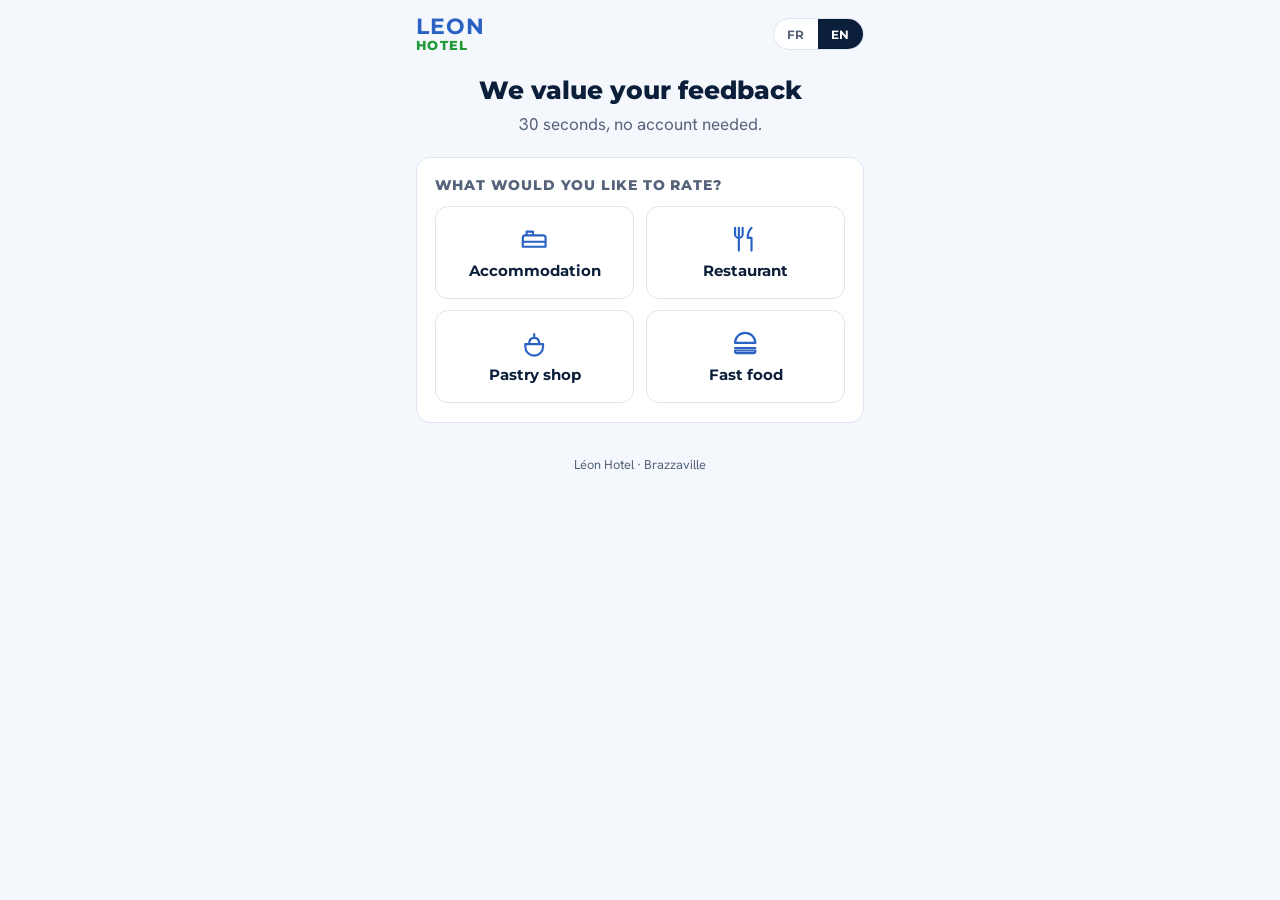
==== index.html @ ed5bf9b1 "Add files via upload" ====
<!doctype html>
<html lang="fr">
<head>
<meta charset="utf-8">
<meta name="viewport" content="width=device-width,initial-scale=1">
<meta name="robots" content="noindex">
<title>Votre avis — Léon Hotel</title>
<link rel="icon" href="data:image/svg+xml,%3Csvg xmlns='http://www.w3.org/2000/svg' viewBox='0 0 32 32'%3E%3Crect width='32' height='32' fill='%230c1f3a'/%3E%3Ctext x='16' y='23' font-family='Georgia,serif' font-size='20' text-anchor='middle' fill='%23fff'%3EL%3C/text%3E%3C/svg%3E">
<link rel="stylesheet" href="style.css">
</head>
<body>
<div class="app">
  <div class="top">
    <div class="wm" aria-label="Léon Hotel"><b>LEON</b><i>HOTEL</i></div>
    <div class="lang" role="group" aria-label="Langue"><button type="button" data-l="fr">FR</button><button type="button" data-l="en">EN</button></div>
  </div>
  <div class="hero">
    <span class="where" id="where" hidden></span>
    <h1 id="title"></h1>
    <p class="sub" id="sub"></p>
  </div>

  <section class="card" id="pick" hidden>
    <h2 id="pickT"></h2>
    <div class="svc" id="svcs"></div>
  </section>

  <form id="form" hidden novalidate>
    <section class="card">
      <h2 id="rateT"></h2>
      <div class="stars" id="stars" role="group"></div>
      <div class="rlabel" id="rlabel" aria-live="polite"></div>
      <details class="more"><summary id="moreS"></summary><div id="crits"></div></details>
    </section>
    <section class="card">
      <h2 id="comT"></h2>
      <textarea id="com" maxlength="1000" aria-labelledby="comT"></textarea>
    </section>
    <section class="card">
      <h2 id="conT"></h2>
      <div class="grid2">
        <input type="text" id="first" autocomplete="given-name" maxlength="60">
        <input type="text" id="last" autocomplete="family-name" maxlength="60">
        <input class="full" type="tel" id="phone" autocomplete="tel" maxlength="30">
        <input class="full" type="email" id="email" autocomplete="email" maxlength="120">
      </div>
      <label class="chk"><input type="checkbox" id="consent"><span id="consentT"></span></label>
      <div class="hint" id="conH"></div>
    </section>
    <input type="text" id="website" tabindex="-1" autocomplete="off" aria-hidden="true" style="position:absolute;left:-9999px;width:1px;height:1px;opacity:0">
    <button class="send" id="send" type="submit" disabled></button>
    <div class="hint" id="hint"></div>
  </form>

  <section class="card thanks" id="done" hidden>
    <div class="ok"><svg viewBox="0 0 24 24"><path d="M5 12.5l4.5 4.5L19 7.5"/></svg></div>
    <h1 id="thx"></h1>
    <div class="got" id="got"></div>
    <p class="sub" id="thx2"></p>
    <button class="link" id="again" type="button"></button>
  </section>

  <div class="foot" id="foot"></div>
</div>
<script src="config.js"></script>
<script src="store.js"></script>
<script src="app.js"></script>
</body>
</html>
---- style.css ----
@font-face{font-family:Montserrat;font-weight:700;font-display:swap;src:url(fonts/montserrat-latin-700-normal.woff2) format("woff2")}
@font-face{font-family:Montserrat;font-weight:800;font-display:swap;src:url(fonts/montserrat-latin-800-normal.woff2) format("woff2")}
@font-face{font-family:"Hanken Grotesk";font-weight:400;font-display:swap;src:url(fonts/hanken-grotesk-latin-400-normal.woff2) format("woff2")}
@font-face{font-family:"Hanken Grotesk";font-weight:500;font-display:swap;src:url(fonts/hanken-grotesk-latin-500-normal.woff2) format("woff2")}
@font-face{font-family:"Hanken Grotesk";font-weight:600;font-display:swap;src:url(fonts/hanken-grotesk-latin-600-normal.woff2) format("woff2")}
:root{--ink:#0c1f3a;--paper:#f4f7fb;--grey:#55637a;--soft:#dde5f0;--lb:#2a62c4;--lg:#1f9a35;--star:#f5b301;--err:#b3261e;
--display:Montserrat,system-ui,sans-serif;--text:"Hanken Grotesk",system-ui,-apple-system,"Segoe UI",sans-serif}
*{box-sizing:border-box;-webkit-tap-highlight-color:transparent}
html{-webkit-text-size-adjust:100%}
body{margin:0;background:var(--paper);color:var(--ink);font:400 1.0625rem/1.55 var(--text);min-height:100vh}
.app{max-width:30rem;margin:0 auto;padding:1rem 1rem 3rem}
.top{display:flex;align-items:center;justify-content:space-between;margin-bottom:1.4rem}
.wm{display:flex;flex-direction:column;font-family:var(--display);font-weight:800;line-height:1}
.wm b{color:var(--lb);font-size:1.35rem;letter-spacing:.04em}
.wm i{font-style:normal;color:var(--lg);font-size:.8rem;letter-spacing:.1em;margin-top:.12rem}
.lang{display:flex;border:1px solid var(--soft);border-radius:2rem;overflow:hidden;background:#fff}
.lang button{font:700 .78rem var(--display);letter-spacing:.06em;border:0;background:none;color:var(--grey);padding:.45rem .8rem;cursor:pointer}
.lang button[aria-pressed=true]{background:var(--ink);color:#fff}
.hero{text-align:center;margin-bottom:1.2rem}
.where{display:inline-block;font:700 .78rem var(--display);letter-spacing:.08em;text-transform:uppercase;color:var(--lb);background:#e6eefb;border-radius:2rem;padding:.35rem .8rem;margin-bottom:.8rem}
h1{font:800 1.55rem/1.25 var(--display);margin:0 0 .35rem}
.sub{color:var(--grey);margin:0}
.card{background:#fff;border:1px solid var(--soft);border-radius:.9rem;padding:1.2rem 1.1rem;margin-top:1rem}
.card h2{font:800 .85rem var(--display);letter-spacing:.06em;text-transform:uppercase;margin:0 0 .8rem;color:var(--grey)}
.svc{display:grid;grid-template-columns:1fr 1fr;gap:.7rem}
.svc button{display:flex;flex-direction:column;align-items:center;gap:.4rem;font:700 .95rem var(--display);padding:1.1rem .5rem;background:#fff;border:1.5px solid var(--soft);border-radius:.8rem;color:var(--ink);cursor:pointer;min-height:5.5rem}
.svc button:active{border-color:var(--lb);background:#e6eefb}
.svc svg{width:1.9rem;height:1.9rem;stroke:var(--lb);fill:none;stroke-width:1.7;stroke-linecap:round;stroke-linejoin:round}
.stars{display:flex;justify-content:center;gap:.25rem}
.stars button{background:none;border:0;padding:.2rem;cursor:pointer;line-height:0}
.stars svg{width:2.9rem;height:2.9rem;fill:#e3e8f0;stroke:none;transition:transform .12s,fill .12s}
.stars button.on svg{fill:var(--star)}
.stars button:active svg{transform:scale(1.15)}
.rlabel{text-align:center;font:700 1rem var(--display);min-height:1.6rem;margin-top:.5rem;color:var(--ink)}
.more{margin-top:.8rem;border-top:1px solid var(--soft);padding-top:.7rem}
.more summary{cursor:pointer;color:var(--lb);font-weight:600;list-style:none}
.more summary::-webkit-details-marker{display:none}
.crit{display:flex;align-items:center;justify-content:space-between;gap:.6rem;margin-top:.6rem}
.crit span{font-size:.95rem}
.mini{display:flex;gap:.1rem}
.mini button{background:none;border:0;padding:.15rem;cursor:pointer;line-height:0}
.mini svg{width:1.55rem;height:1.55rem;fill:#e3e8f0}
.mini button.on svg{fill:var(--star)}
textarea,input[type=text],input[type=tel],input[type=email]{width:100%;font:inherit;color:var(--ink);padding:.8rem .85rem;border:1.5px solid var(--soft);border-radius:.6rem;background:#fff}
textarea{min-height:6.2rem;resize:vertical}
textarea:focus,input:focus{outline:0;border-color:var(--lb)}
.opt{font-weight:500;color:var(--grey);font-size:.82rem;text-transform:none;letter-spacing:0}
.grid2{display:grid;grid-template-columns:1fr 1fr;gap:.6rem}
.grid2 .full{grid-column:1/-1}
.chk{display:flex;gap:.6rem;align-items:flex-start;margin-top:.9rem;font-size:.92rem;color:var(--grey)}
.chk input{width:1.25rem;height:1.25rem;margin-top:.15rem;flex:none;accent-color:var(--lb)}
.send{width:100%;margin-top:1.1rem;font:800 .95rem var(--display);letter-spacing:.06em;text-transform:uppercase;color:#fff;background:var(--ink);border:0;border-radius:.7rem;padding:1.05rem;cursor:pointer}
.send:disabled{opacity:.45;cursor:not-allowed}
.hint{color:var(--grey);font-size:.82rem;text-align:center;margin-top:.7rem}
.err{color:var(--err);font-size:.9rem;min-height:1.2rem;margin-top:.5rem;text-align:center}
.thanks{text-align:center;padding:2rem 1rem}
.thanks .ok{width:4.2rem;height:4.2rem;border-radius:50%;background:#e4f5e8;display:grid;place-items:center;margin:0 auto 1rem}
.thanks .ok svg{width:2.2rem;height:2.2rem;stroke:var(--lg);fill:none;stroke-width:3;stroke-linecap:round;stroke-linejoin:round}
.thanks .got{display:flex;justify-content:center;gap:.15rem;margin:.6rem 0}
.thanks .got svg{width:1.7rem;height:1.7rem;fill:#e3e8f0}.thanks .got .on{fill:var(--star)}
.link{background:none;border:0;color:var(--lb);font:600 1rem var(--text);cursor:pointer;margin-top:1rem;text-decoration:underline}
[hidden]{display:none!important}
.foot{text-align:center;color:var(--grey);font-size:.8rem;margin-top:2rem}
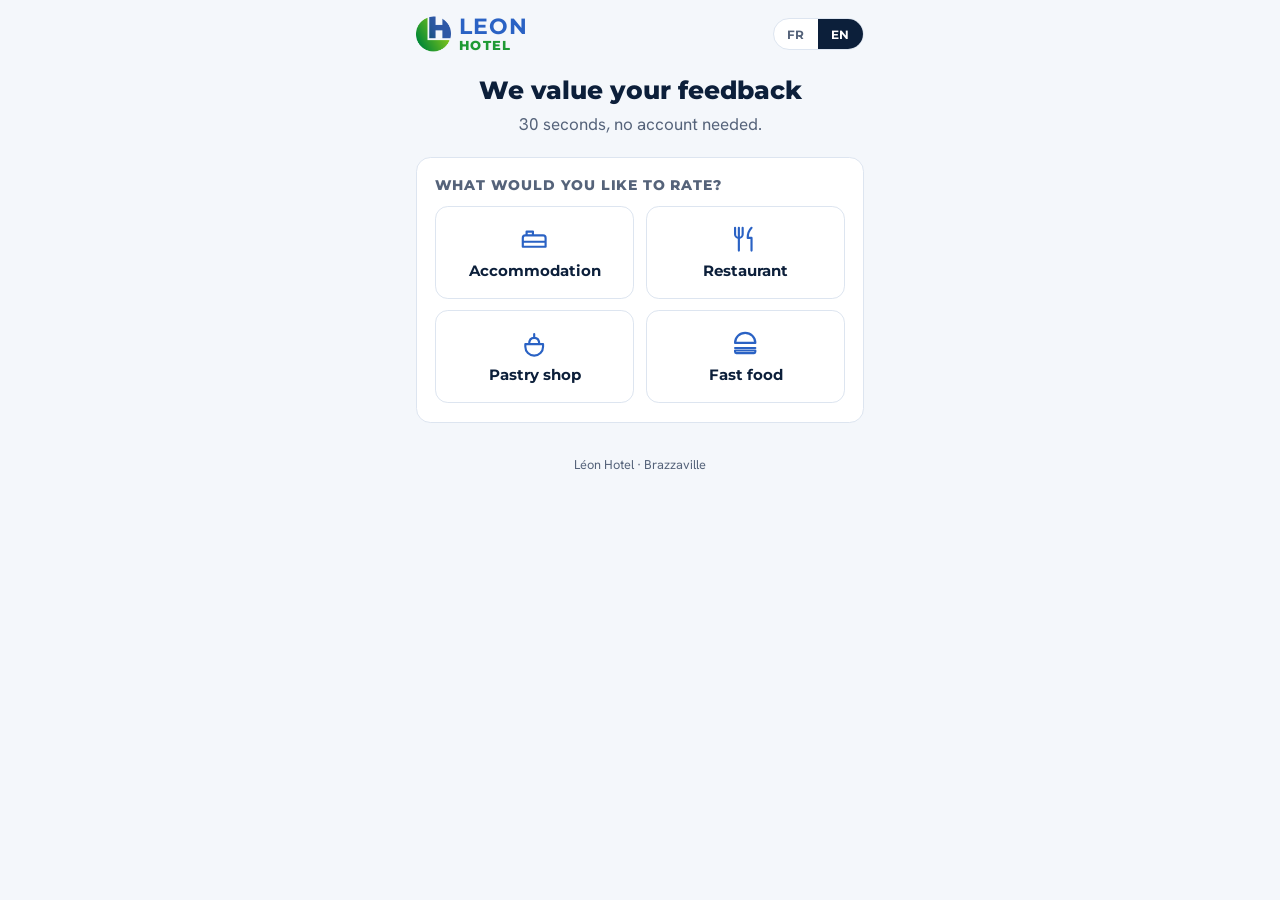
==== commit 34919391: "Add files via upload" ====
--- a/index.html
+++ b/index.html
@@ -5,7 +5,7 @@
 <meta name="viewport" content="width=device-width,initial-scale=1">
 <meta name="robots" content="noindex">
 <title>Votre avis — Léon Hotel</title>
-<link rel="icon" href="data:image/svg+xml,%3Csvg xmlns='http://www.w3.org/2000/svg' viewBox='0 0 32 32'%3E%3Crect width='32' height='32' fill='%230c1f3a'/%3E%3Ctext x='16' y='23' font-family='Georgia,serif' font-size='20' text-anchor='middle' fill='%23fff'%3EL%3C/text%3E%3C/svg%3E">
+<link rel="icon" type="image/png" href="favicon.png">
 <link rel="stylesheet" href="style.css">
 </head>
 <body>
--- a/style.css
+++ b/style.css
@@ -11,6 +11,8 @@
 .app{max-width:30rem;margin:0 auto;padding:1rem 1rem 3rem}
 .top{display:flex;align-items:center;justify-content:space-between;margin-bottom:1.4rem}
 .wm{display:flex;flex-direction:column;font-family:var(--display);font-weight:800;line-height:1}
+.wm{position:relative;padding-left:2.7rem;min-height:2.2rem;justify-content:center}
+.wm::before{content:'';position:absolute;left:0;top:50%;transform:translateY(-50%);width:2.2rem;height:2.2rem;background:url(logo.png) center/contain no-repeat}
 .wm b{color:var(--lb);font-size:1.35rem;letter-spacing:.04em}
 .wm i{font-style:normal;color:var(--lg);font-size:.8rem;letter-spacing:.1em;margin-top:.12rem}
 .lang{display:flex;border:1px solid var(--soft);border-radius:2rem;overflow:hidden;background:#fff}
